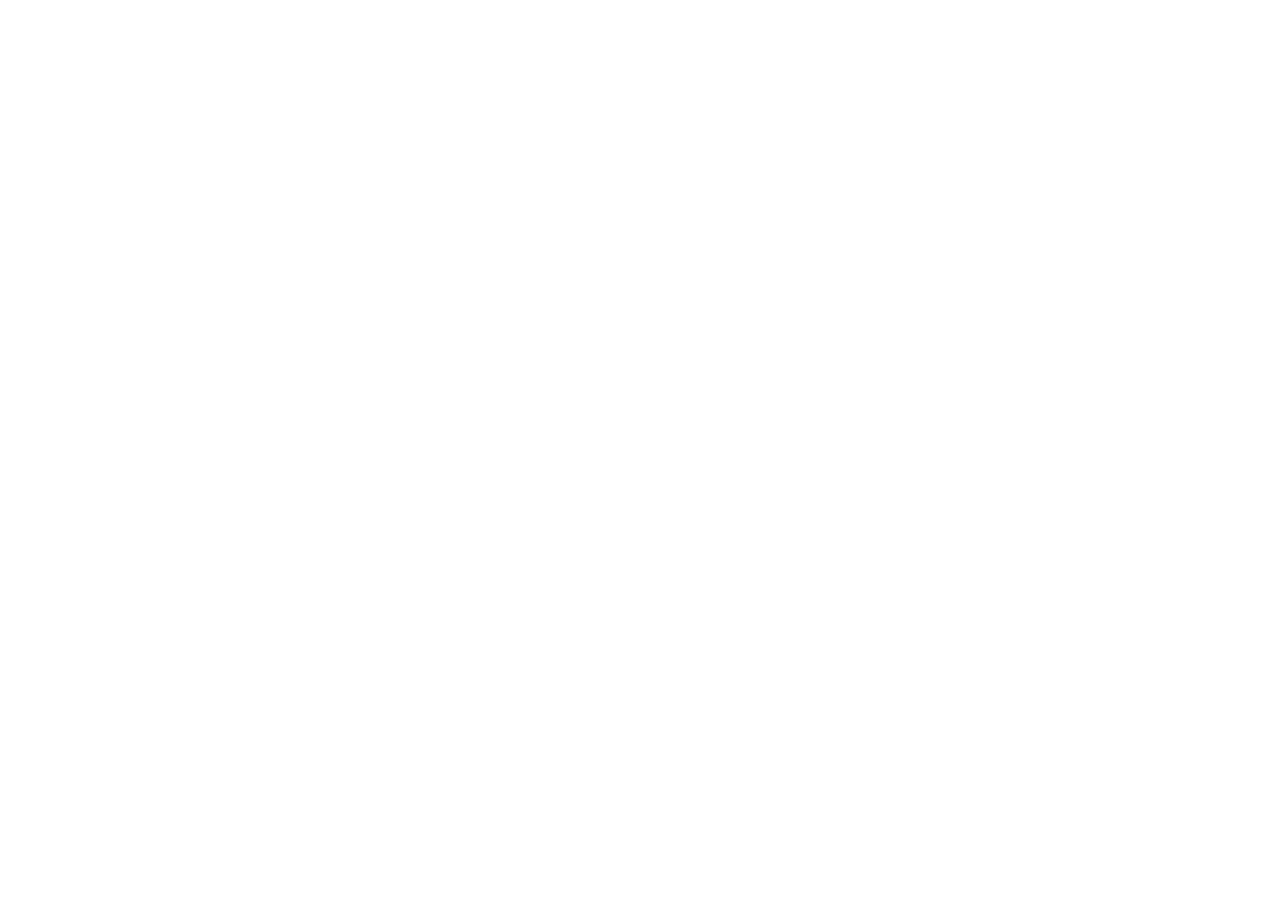
==== about_us.html @ ff0d7f97 "update code" ====
<!DOCTYPE html>
<html lang="fr">
  <head>
    <meta charset="UTF-8" />
    <meta name="viewport" content="width=device-width, initial-scale=1.0" />
    <title>About us</title>
  </head>
  <body>
    <header></header>
    <main></main>
    <footer></footer>
  </body>
</html>
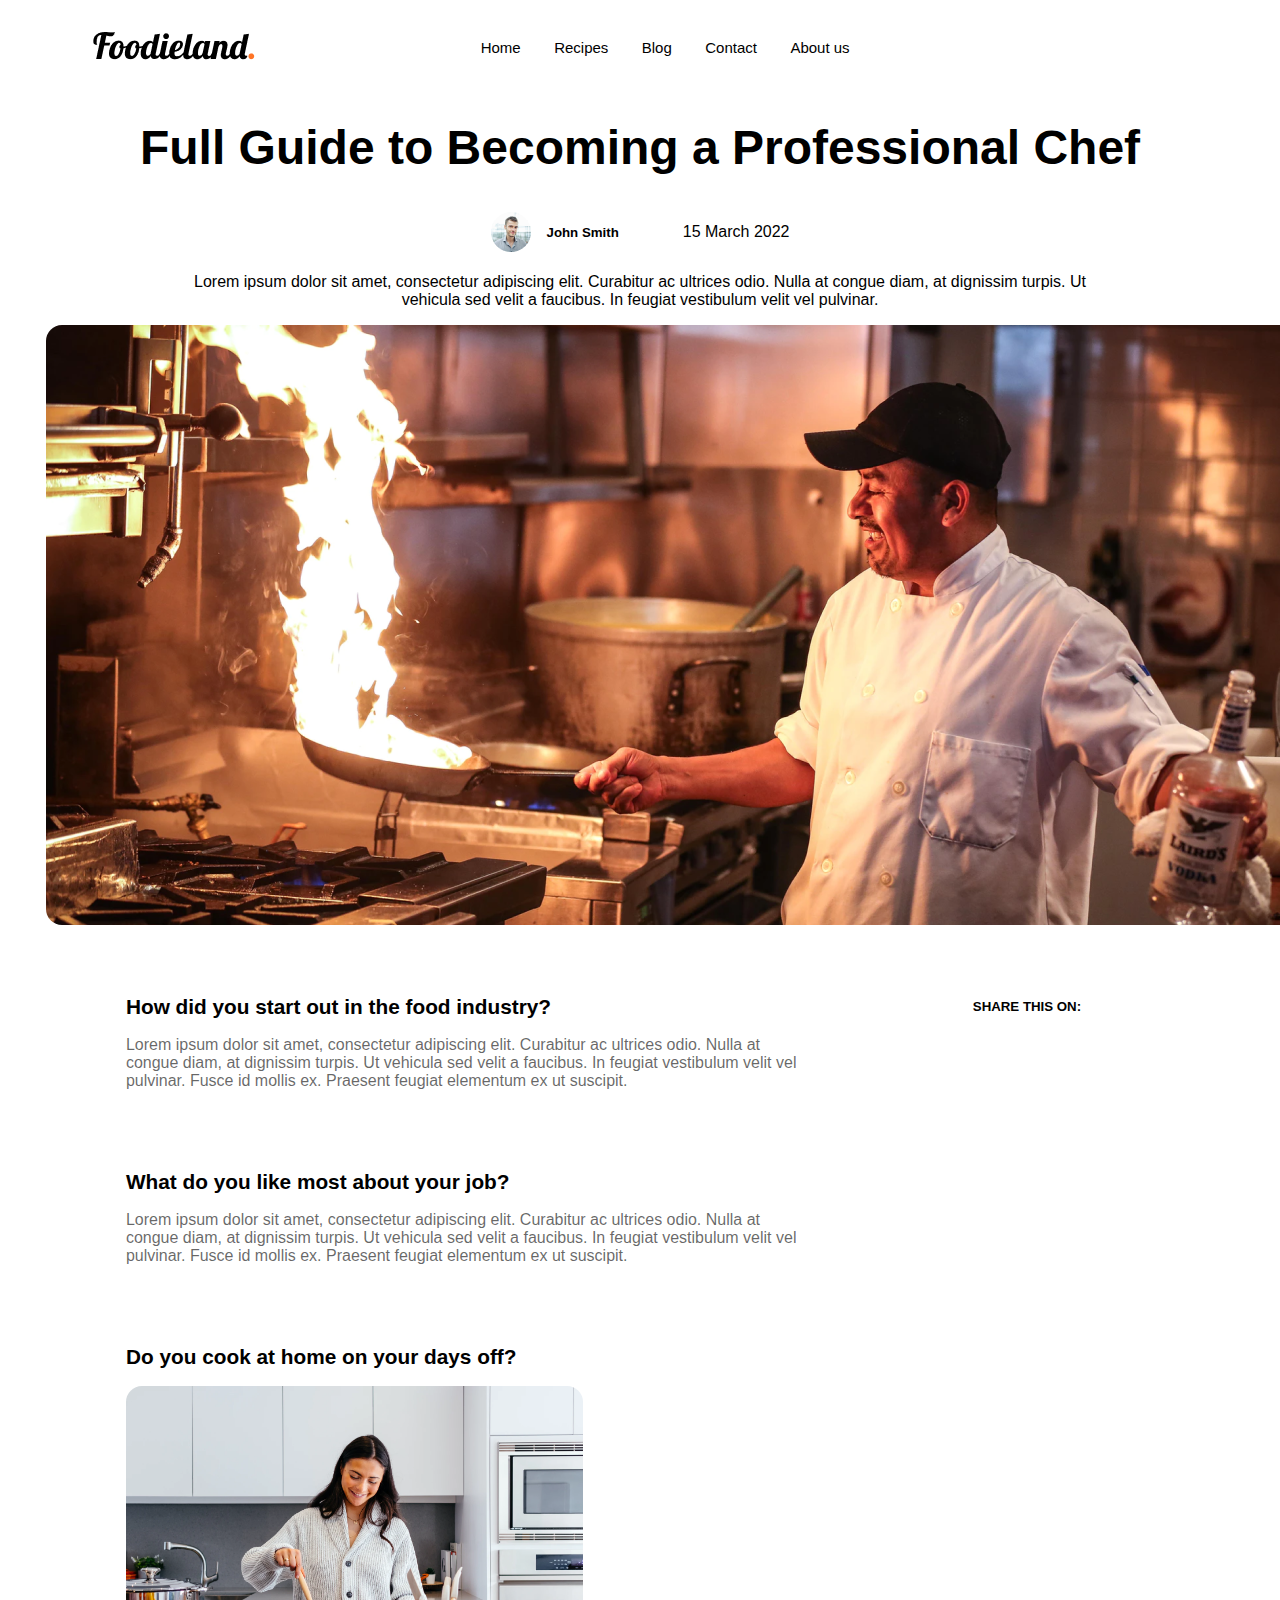
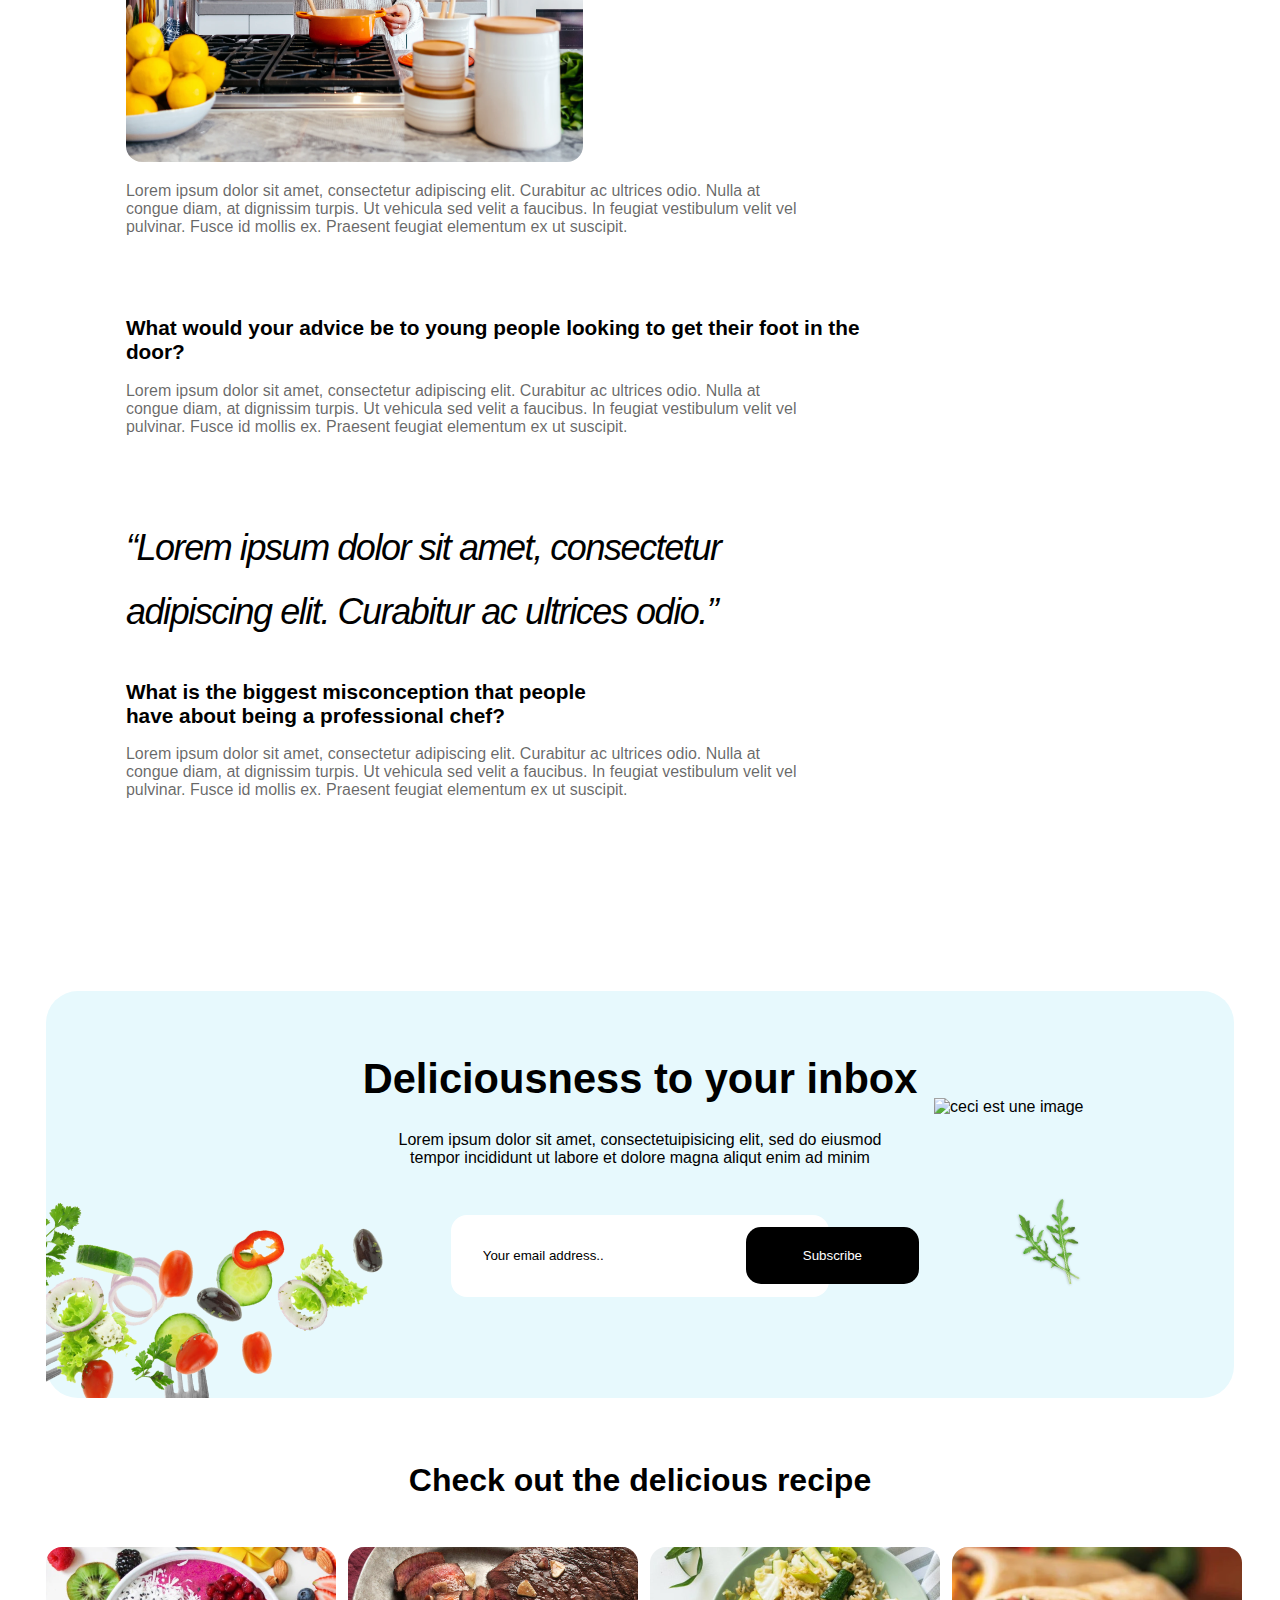
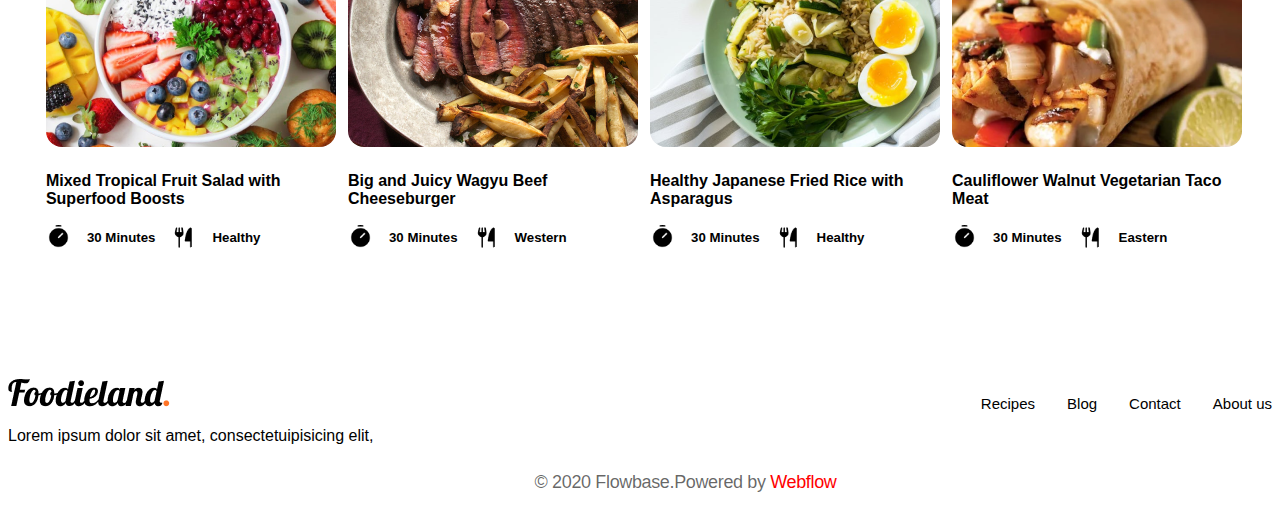
==== commit da51d458: "update code" ====
--- a/about_us.html
+++ b/about_us.html
@@ -4,10 +4,200 @@
     <meta charset="UTF-8" />
     <meta name="viewport" content="width=device-width, initial-scale=1.0" />
     <title>About us</title>
+    <link rel="stylesheet" href="css\main.css" class="css" />
+    <link rel="stylesheet" href="css\header.css" class="css" />
+    <link rel="stylesheet" href="css\recipes.css" class="css" />
+    <link rel="stylesheet" href="css\style.css" class="css" />
+    <link rel="stylesheet" href="css\about_us.css" class="css" />
+    <link
+      rel="stylesheet"
+      href="https://cdnjs.cloudflare.com/ajax/libs/font-awesome/6.6.0/css/all.min.css"
+      integrity="sha512-Kc323vGBEqzTmouAECnVceyQqyqdsSiqLQISBL29aUW4U/M7pSPA/gEUZQqv1cwx4OnYxTxve5UMg5GT6L4JJg=="
+      crossorigin="anonymous"
+      referrerpolicy="no-referrer"
+    />
+    <link
+      rel="stylesheet"
+      href="https://cdn-uicons.flaticon.com/2.6.0/uicons-bold-straight/css/uicons-bold-straight.css"
+    />
   </head>
   <body>
-    <header></header>
-    <main></main>
-    <footer></footer>
+    <header>
+      <div id="logo">
+        <a href="index.html">
+          <img src="Images\Logo\Foodieland..png" alt="ceci est le logo Foodieland" />
+        </a>
+      </div>
+      <nav>
+        <ul>
+          <li><a href="index.html">Home</a></li>
+          <li><a href="recipes.html">Recipes</a></li>
+          <li><a href="blog.html">Blog</a></li>
+          <li><a href="contact.html">Contact</a></li>
+          <li><a href="about_us.html">About us</a></li>
+        </ul>
+      </nav>
+      <div id="rs">
+        <i class="fa-brands fa-facebook-f"></i>
+        <i class="fa-brands fa-twitter"></i>
+        <i class="fa-brands fa-instagram"></i>
+      </div>
+    </header>
+    <main>
+      <section class="chef-guide">
+        <div class="guide_content">
+          <h1>Full Guide to Becoming a Professional Chef</h1>
+          <div class="info_chef">
+            <img src="Images\About_us\Ellipse 2 (6).png" alt="ceci est une photo de John Smith" />
+            <h5>John Smith</h5>
+            <p>15 March 2022</p>
+          </div>
+          <p>
+            Lorem ipsum dolor sit amet, consectetur adipiscing elit. Curabitur ac ultrices odio. Nulla at congue diam,
+            at dignissim turpis. Ut vehicula sed velit a faucibus. In feugiat vestibulum velit vel pulvinar.
+          </p>
+        </div>
+        <img src="Images\About_us\image 29.png" alt="ceci est une image" />
+      </section>
+      <section class="question_about">
+        <div class="question_about_content">
+          <h2>How did you start out in the food industry?</h2>
+          <p>
+            Lorem ipsum dolor sit amet, consectetur adipiscing elit. Curabitur ac ultrices odio. Nulla at congue diam,
+            at dignissim turpis. Ut vehicula sed velit a faucibus. In feugiat vestibulum velit vel pulvinar. Fusce id
+            mollis ex. Praesent feugiat elementum ex ut suscipit.
+          </p>
+          <h2>What do you like most about your job?</h2>
+          <p>
+            Lorem ipsum dolor sit amet, consectetur adipiscing elit. Curabitur ac ultrices odio. Nulla at congue diam,
+            at dignissim turpis. Ut vehicula sed velit a faucibus. In feugiat vestibulum velit vel pulvinar. Fusce id
+            mollis ex. Praesent feugiat elementum ex ut suscipit.
+          </p>
+          <h2>Do you cook at home on your days off?</h2>
+          <img src="Images\Blog Post Page\Rectangle 23.png" alt="ceci est une image" />
+          <p>
+            Lorem ipsum dolor sit amet, consectetur adipiscing elit. Curabitur ac ultrices odio. Nulla at congue diam,
+            at dignissim turpis. Ut vehicula sed velit a faucibus. In feugiat vestibulum velit vel pulvinar. Fusce id
+            mollis ex. Praesent feugiat elementum ex ut suscipit.
+          </p>
+          <h2>What would your advice be to young people looking to get their foot in the door?</h2>
+          <p>
+            Lorem ipsum dolor sit amet, consectetur adipiscing elit. Curabitur ac ultrices odio. Nulla at congue diam,
+            at dignissim turpis. Ut vehicula sed velit a faucibus. In feugiat vestibulum velit vel pulvinar. Fusce id
+            mollis ex. Praesent feugiat elementum ex ut suscipit.
+          </p>
+          <h3>“Lorem ipsum dolor sit amet, consectetur adipiscing elit. Curabitur ac ultrices odio.”</h3>
+          <h2 class="people">What is the biggest misconception that people have about being a professional chef?</h2>
+          <p>
+            Lorem ipsum dolor sit amet, consectetur adipiscing elit. Curabitur ac ultrices odio. Nulla at congue diam,
+            at dignissim turpis. Ut vehicula sed velit a faucibus. In feugiat vestibulum velit vel pulvinar. Fusce id
+            mollis ex. Praesent feugiat elementum ex ut suscipit.
+          </p>
+        </div>
+        <div class="share_networks">
+          <h5>SHARE THIS ON:</h5>
+          <div class="icon_networks">
+            <i class="fa-brands fa-facebook-f"></i>
+            <i class="fa-brands fa-twitter"></i>
+            <i class="fa-brands fa-instagram"></i>
+          </div>
+        </div>
+      </section>
+      <section class="newsletter">
+        <div class="newsletter_container">
+          <div class="inbox_container">
+            <h1>Deliciousness to your inbox</h1>
+            <p>
+              Lorem ipsum dolor sit amet, consectetuipisicing elit, sed do eiusmod tempor incididunt ut labore et dolore
+              magna aliqut enim ad minim
+            </p>
+          </div>
+          <div class="email-subscribe">
+            <input type="email" value="Your email address.." id="email" name="email" required="" />
+            <button class="btn position" type="submit">Subscribe</button>
+          </div>
+        </div>
+        <img
+          class="bottom-left-image"
+          src="Images\Home Page\Deliciousness to your inbox\kisspng-salad-salad-fresh-food-healthylife-vegetables-vegetarian-5d42e3a7cb8543 1 (1).png"
+          alt="ceci est une image"
+        />
+        <img class="bottom-right-image" src="Images\Home Page\Photo-plate.png" alt="ceci est une image" />
+        <img class="mini_sheet" src="Images\Home Page\rucola-png.png" alt="ceci est une image" />
+      </section>
+      <section class="recipe_too">
+        <h1>Check out the delicious recipe</h1>
+        <div class="recipe-card">
+          <div class="recipe_content">
+            <img src="Images\Home Page\Delicious recipe\image 26 (16).png" alt="ceci est une image" />
+            <h4>Mixed Tropical Fruit Salad with Superfood Boosts</h4>
+            <div class="recipe_info">
+              <img src="Images\Home Page\Timer.png" alt="" />
+              <h5>30 Minutes</h5>
+              <img src="Images\Home Page\ForkKnife.png" alt="" />
+              <h5>Healthy</h5>
+            </div>
+          </div>
+          <div class="recipe_content">
+            <img src="Images\Home Page\Delicious recipe\image 26 (17).png" alt="ceci est une image" />
+            <h4>Big and Juicy Wagyu Beef Cheeseburger</h4>
+            <div class="recipe_info">
+              <img src="Images\Home Page\Timer.png" alt="" />
+              <h5>30 Minutes</h5>
+              <img src="Images\Home Page\ForkKnife.png" alt="" />
+              <h5>Western</h5>
+            </div>
+          </div>
+          <div class="recipe_content">
+            <img src="Images\Home Page\Delicious recipe\image 26 (18).png" alt="ceci est une image" />
+            <h4>Healthy Japanese Fried Rice with Asparagus</h4>
+            <div class="recipe_info">
+              <img src="Images\Home Page\Timer.png" alt="" />
+              <h5>30 Minutes</h5>
+              <img src="Images\Home Page\ForkKnife.png" alt="" />
+              <h5>Healthy</h5>
+            </div>
+          </div>
+          <div class="recipe_content">
+            <img src="Images\Home Page\Delicious recipe\image 26 (20).png" alt="ceci est une image" />
+            <h4>Cauliflower Walnut Vegetarian Taco Meat</h4>
+            <div class="recipe_info">
+              <img src="Images\Home Page\Timer.png" alt="" />
+              <h5>30 Minutes</h5>
+              <img src="Images\Home Page\ForkKnife.png" alt="" />
+              <h5>Eastern</h5>
+            </div>
+          </div>
+        </div>
+      </section>
+    </main>
+    <footer>
+      <div class="footer_content">
+        <div id="logo">
+          <a href="index.html">
+            <img src="Images\Logo\Foodieland..png" alt="ceci est le logo de Foodieland" />
+          </a>
+          <p>Lorem ipsum dolor sit amet, consectetuipisicing elit,</p>
+        </div>
+        <div>
+          <nav>
+            <ul>
+              <li><a href="#">Recipes</a></li>
+              <li><a href="#">Blog</a></li>
+              <li><a href="#">Contact</a></li>
+              <li><a href="#">About us</a></li>
+            </ul>
+          </nav>
+        </div>
+      </div>
+      <div class="info_content">
+        <h5>© 2020 Flowbase.Powered by <span>Webflow</span></h5>
+        <div id="icon_social">
+          <i class="fa-brands fa-facebook-f"></i>
+          <i class="fa-brands fa-twitter"></i>
+          <i class="fa-brands fa-instagram"></i>
+        </div>
+      </div>
+    </footer>
   </body>
 </html>
